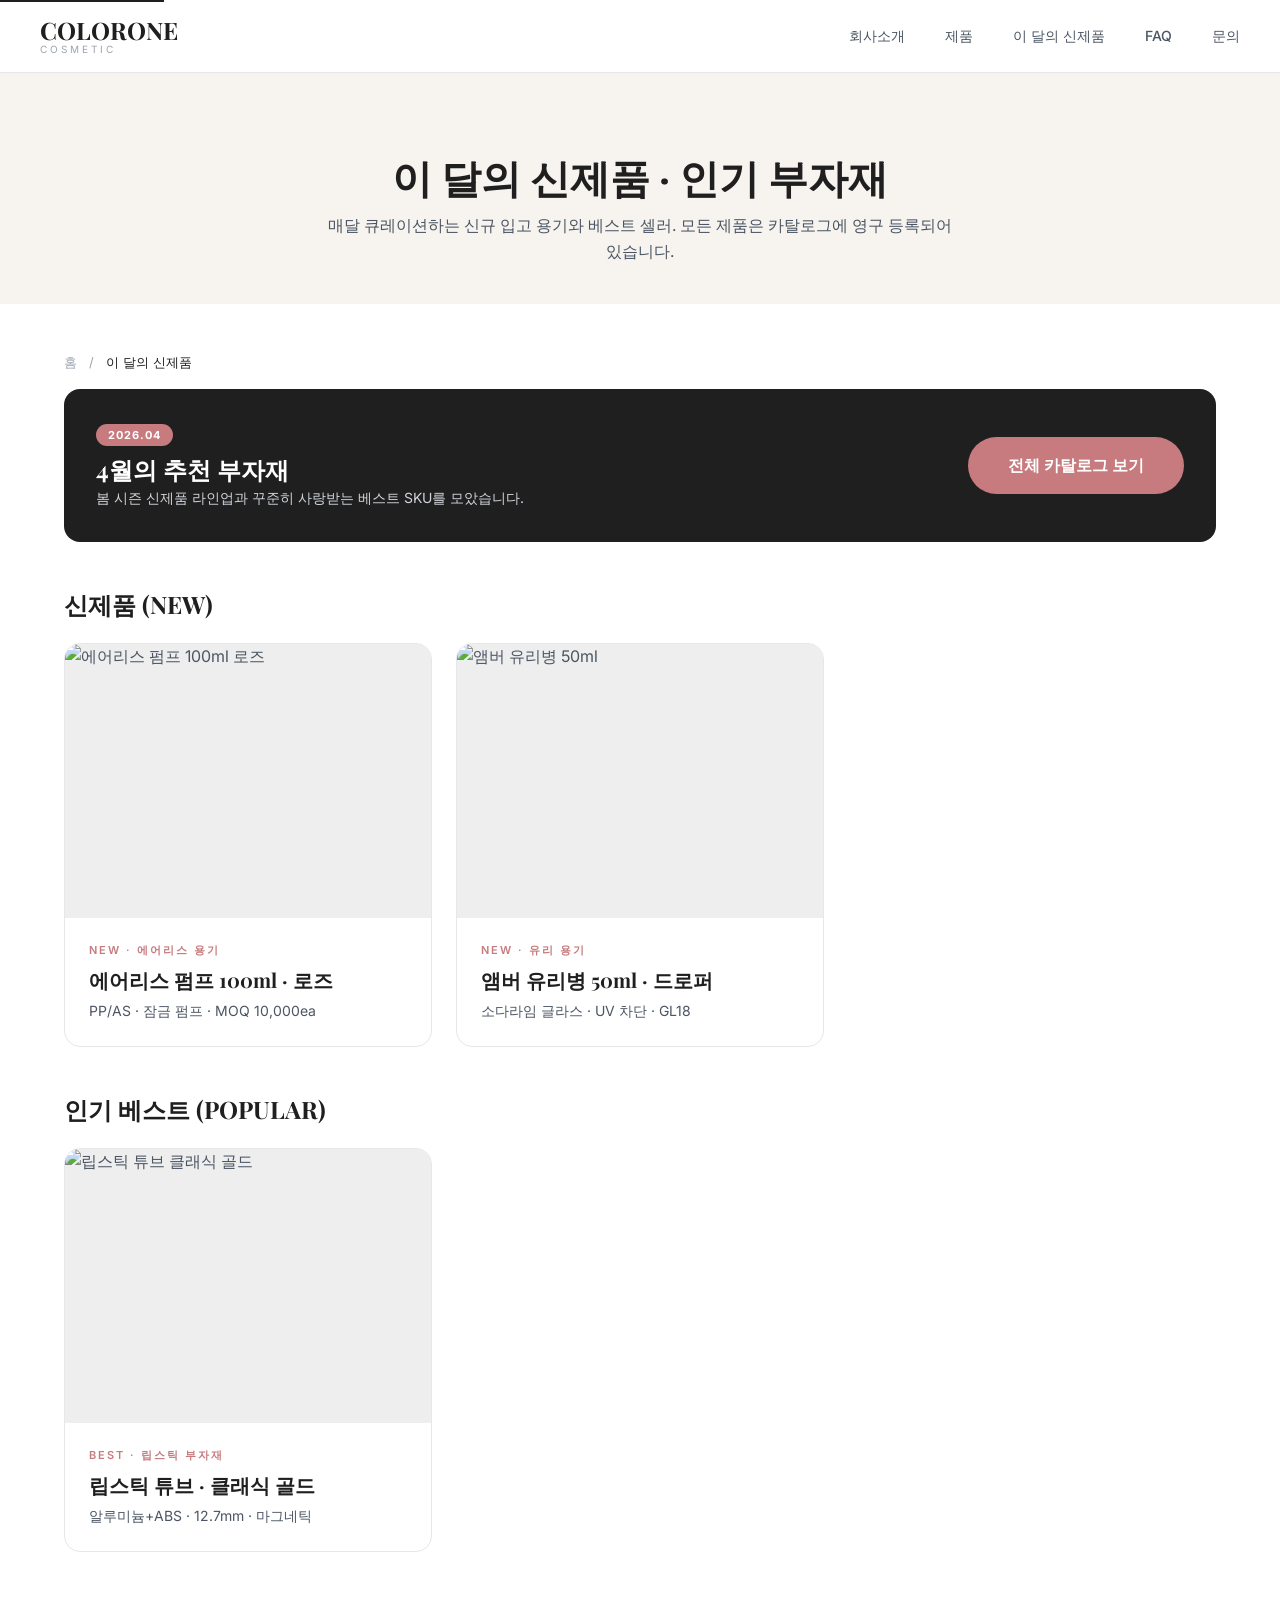
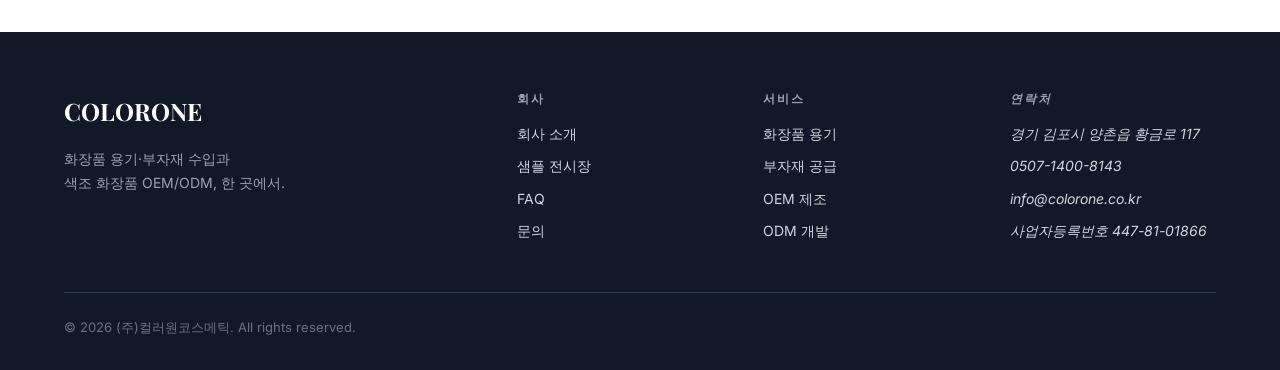
==== new/index.html @ 9e975dcd "제품 카탈로그·이 달의 신제품 구조 추가 매월 갈아엎히는 신제품 글 대신 영구 카탈로그 + 큐레이션 진열대 구조로 SEO 자산 누적: - /products/ : 카테고리 필터 + " ====
<!DOCTYPE html>
<html lang="ko">
<head>
  <meta charset="UTF-8" />
  <meta name="viewport" content="width=device-width, initial-scale=1.0" />
  <meta name="theme-color" content="#1f1f1f" />

  <title>이 달의 신제품 · 인기 부자재 | (주)컬러원코스메틱</title>
  <meta name="description" content="(주)컬러원코스메틱이 매달 큐레이션하는 신제품과 인기 화장품 부자재. 영구 카탈로그의 베스트 셀러와 신규 입고 용기를 한자리에서 확인하세요." />
  <meta name="keywords" content="신제품 화장품용기, 인기 부자재, 화장품 신상, 컬러원 신제품, 컬러원코스메틱" />
  <meta name="robots" content="index, follow, max-image-preview:large" />
  <link rel="canonical" href="https://colorone.co.kr/new/" />

  <meta property="og:type" content="website" />
  <meta property="og:title" content="이 달의 신제품 · 인기 부자재" />
  <meta property="og:description" content="매달 큐레이션하는 화장품 용기·부자재 신제품과 인기 SKU." />
  <meta property="og:url" content="https://colorone.co.kr/new/" />
  <meta property="og:locale" content="ko_KR" />

  <link rel="preconnect" href="https://fonts.googleapis.com" />
  <link rel="preconnect" href="https://fonts.gstatic.com" crossorigin />
  <link rel="stylesheet" href="https://fonts.googleapis.com/css2?family=Inter:wght@400;500;600;700&family=Playfair+Display:wght@700&display=swap" />
  <link rel="stylesheet" href="../assets/css/colorone.css" />

  <script type="application/ld+json">
  {
    "@context": "https://schema.org",
    "@type": "BreadcrumbList",
    "itemListElement": [
      { "@type": "ListItem", "position": 1, "name": "홈", "item": "https://colorone.co.kr/" },
      { "@type": "ListItem", "position": 2, "name": "이 달의 신제품", "item": "https://colorone.co.kr/new/" }
    ]
  }
  </script>

  <script type="application/ld+json">
  {
    "@context": "https://schema.org",
    "@type": "ItemList",
    "name": "2026년 4월 신제품·인기 부자재",
    "itemListOrder": "https://schema.org/ItemListOrderAscending",
    "itemListElement": [
      { "@type": "ListItem", "position": 1, "url": "https://colorone.co.kr/products/airless-100ml-rose.html" },
      { "@type": "ListItem", "position": 2, "url": "https://colorone.co.kr/products/glass-bottle-50ml-amber.html" },
      { "@type": "ListItem", "position": 3, "url": "https://colorone.co.kr/products/lipstick-tube-classic.html" }
    ]
  }
  </script>
</head>
<body>
  <a class="skip-link" href="#main">본문으로 건너뛰기</a>

  <header class="site-header" role="banner">
    <div class="container nav">
      <a class="brand" href="/" aria-label="컬러원 코스메틱 홈">
        <span class="brand-name">COLORONE</span>
        <span class="brand-sub">COSMETIC</span>
      </a>
      <nav aria-label="주요 메뉴">
        <button class="nav-toggle" type="button" aria-expanded="false" aria-controls="primary-menu" aria-label="메뉴 열기"><span></span></button>
        <ul id="primary-menu" class="nav-links">
          <li><a href="/colorone.html#about">회사소개</a></li>
          <li><a href="/products/">제품</a></li>
          <li><a href="/new/" aria-current="page">이 달의 신제품</a></li>
          <li><a href="/colorone.html#faq">FAQ</a></li>
          <li><a href="/colorone.html#contact">문의</a></li>
        </ul>
      </nav>
    </div>
  </header>

  <main id="main">
    <section class="page-hero">
      <div class="container">
        <h1>이 달의 신제품 · 인기 부자재</h1>
        <p>매달 큐레이션하는 신규 입고 용기와 베스트 셀러. 모든 제품은 카탈로그에 영구 등록되어 있습니다.</p>
      </div>
    </section>

    <div class="container" style="padding-top:32px">
      <nav class="breadcrumb" aria-label="경로">
        <a href="/">홈</a>
        <span class="breadcrumb-sep">/</span>
        <span aria-current="page">이 달의 신제품</span>
      </nav>

      <div class="month-banner">
        <div>
          <span class="badge">2026.04</span>
          <h2 style="margin-top:8px">4월의 추천 부자재</h2>
          <p>봄 시즌 신제품 라인업과 꾸준히 사랑받는 베스트 SKU를 모았습니다.</p>
        </div>
        <a class="btn btn-primary" href="/products/">전체 카탈로그 보기</a>
      </div>

      <section aria-labelledby="april-list" style="padding-bottom:80px">
        <h2 id="april-list" style="font-family:var(--font-serif);font-size:24px;margin-bottom:24px">신제품 (NEW)</h2>
        <div class="product-grid">
          <article class="product-card">
            <a href="/products/airless-100ml-rose.html">
              <div class="product-media">
                <img src="https://images.unsplash.com/photo-1556228720-195a672e8a03?auto=format&fit=crop&w=800&q=80" alt="에어리스 펌프 100ml 로즈" loading="lazy" />
              </div>
              <div class="product-body">
                <p class="product-cat">NEW · 에어리스 용기</p>
                <h3 class="product-name">에어리스 펌프 100ml · 로즈</h3>
                <p class="product-desc">PP/AS · 잠금 펌프 · MOQ 10,000ea</p>
              </div>
            </a>
          </article>

          <article class="product-card">
            <a href="/products/glass-bottle-50ml-amber.html">
              <div class="product-media">
                <img src="https://images.unsplash.com/photo-1608248543803-ba4f8c70ae0b?auto=format&fit=crop&w=800&q=80" alt="앰버 유리병 50ml" loading="lazy" />
              </div>
              <div class="product-body">
                <p class="product-cat">NEW · 유리 용기</p>
                <h3 class="product-name">앰버 유리병 50ml · 드로퍼</h3>
                <p class="product-desc">소다라임 글라스 · UV 차단 · GL18</p>
              </div>
            </a>
          </article>
        </div>

        <h2 style="font-family:var(--font-serif);font-size:24px;margin:48px 0 24px">인기 베스트 (POPULAR)</h2>
        <div class="product-grid">
          <article class="product-card">
            <a href="/products/lipstick-tube-classic.html">
              <div class="product-media">
                <img src="https://images.unsplash.com/photo-1586495777744-4413f21062fa?auto=format&fit=crop&w=800&q=80" alt="립스틱 튜브 클래식 골드" loading="lazy" />
              </div>
              <div class="product-body">
                <p class="product-cat">BEST · 립스틱 부자재</p>
                <h3 class="product-name">립스틱 튜브 · 클래식 골드</h3>
                <p class="product-desc">알루미늄+ABS · 12.7mm · 마그네틱</p>
              </div>
            </a>
          </article>
        </div>
      </section>
    </div>
  </main>

  <footer class="site-footer" role="contentinfo">
    <div class="container">
      <div class="footer-top">
        <div class="footer-brand">
          <p class="footer-logo">COLORONE</p>
          <p class="footer-tagline">화장품 용기·부자재 수입과<br />색조 화장품 OEM/ODM, 한 곳에서.</p>
        </div>
        <nav class="footer-col" aria-label="회사">
          <h2>회사</h2>
          <ul>
            <li><a href="/colorone.html#about">회사 소개</a></li>
            <li><a href="/colorone.html#showroom">샘플 전시장</a></li>
            <li><a href="/colorone.html#faq">FAQ</a></li>
            <li><a href="/colorone.html#contact">문의</a></li>
          </ul>
        </nav>
        <nav class="footer-col" aria-label="서비스">
          <h2>서비스</h2>
          <ul>
            <li><a href="/products/">화장품 용기</a></li>
            <li><a href="/products/">부자재 공급</a></li>
            <li><a href="/colorone.html#products">OEM 제조</a></li>
            <li><a href="/colorone.html#products">ODM 개발</a></li>
          </ul>
        </nav>
        <address class="footer-col" aria-label="연락처">
          <h2>연락처</h2>
          <ul>
            <li>경기 김포시 양촌읍 황금로 117</li>
            <li><a href="tel:+82-507-1400-8143">0507-1400-8143</a></li>
            <li><a href="mailto:info@colorone.co.kr">info@colorone.co.kr</a></li>
            <li>사업자등록번호 447-81-01866</li>
          </ul>
        </address>
      </div>
      <hr class="footer-divider" />
      <div class="footer-bottom">
        <p>&copy; 2026 (주)컬러원코스메틱. All rights reserved.</p>
      </div>
    </div>
  </footer>

  <script>
    (function(){var b=document.querySelector('.nav-toggle');var m=document.getElementById('primary-menu');if(!b||!m)return;b.addEventListener('click',function(){var o=m.classList.toggle('is-open');b.setAttribute('aria-expanded',o?'true':'false')});})();
  </script>
</body>
</html>
---- assets/css/colorone.css ----
/* ==========================================================================
   Colorone Cosmetic – Landing page styles
   Design source: colorone.pen
   ========================================================================== */

:root {
  --bg-white: #ffffff;
  --bg-light: #f7f4f0;
  --dark: #1f1f1f;
  --footer-dark: #111827;
  --footer-divider: #374151;
  --footer-text: #d1d5db;
  --footer-muted: #9ca3af;
  --footer-copy: #6b7280;
  --body: #4b5563;
  --muted: #9ca3af;
  --border: #e5e7eb;
  --accent: #c77b7e;
  --accent-hover: #b56a6d;
  --accent-light: #f5e6e6;

  --font-serif: "Playfair Display", "Noto Serif KR", Georgia, serif;
  --font-sans: "Inter", "Pretendard", "Noto Sans KR", system-ui, -apple-system, "Segoe UI", Roboto, sans-serif;

  --radius-sm: 8px;
  --radius-md: 16px;
  --radius-pill: 9999px;

  --shadow-sm: 0 1px 2px rgba(0, 0, 0, 0.04);
  --shadow-md: 0 12px 32px rgba(31, 31, 31, 0.08);

  --container: 1200px;
}

/* Reset */
*,
*::before,
*::after { box-sizing: border-box; }

html { scroll-behavior: smooth; -webkit-text-size-adjust: 100%; }

body {
  margin: 0;
  font-family: var(--font-sans);
  font-size: 16px;
  line-height: 1.6;
  color: var(--body);
  background: var(--bg-white);
  -webkit-font-smoothing: antialiased;
  -moz-osx-font-smoothing: grayscale;
}

img, picture, video { max-width: 100%; height: auto; display: block; }
a { color: inherit; text-decoration: none; }
button { font: inherit; cursor: pointer; border: 0; background: none; color: inherit; }

h1, h2, h3, h4 {
  font-family: var(--font-serif);
  color: var(--dark);
  line-height: 1.2;
  margin: 0;
  font-weight: 700;
}

p { margin: 0; }
ul { list-style: none; padding: 0; margin: 0; }

/* Skip link for a11y */
.skip-link {
  position: absolute; top: -40px; left: 0;
  background: var(--dark); color: #fff;
  padding: 8px 16px; z-index: 999;
}
.skip-link:focus { top: 0; }

/* Layout helpers */
.container {
  width: 100%;
  max-width: var(--container);
  margin: 0 auto;
  padding: 0 24px;
}

/* ===================== Header / Nav ===================== */
.site-header {
  position: sticky;
  top: 0;
  z-index: 50;
  background: rgba(255, 255, 255, 0.92);
  backdrop-filter: saturate(180%) blur(8px);
  border-bottom: 1px solid var(--border);
}

.nav {
  display: flex;
  align-items: center;
  justify-content: space-between;
  padding: 18px 0;
}

.brand { display: flex; flex-direction: column; gap: 2px; line-height: 1; }
.brand-name {
  font-family: var(--font-serif);
  font-size: 24px;
  font-weight: 700;
  color: var(--dark);
}
.brand-sub {
  font-size: 10px;
  letter-spacing: 3px;
  color: var(--muted);
  text-transform: uppercase;
}

.nav-links {
  display: flex;
  gap: 40px;
  font-size: 14px;
  font-weight: 500;
}
.nav-links a { color: var(--body); transition: color .2s ease; }
.nav-links a:hover, .nav-links a:focus { color: var(--accent); }

.nav-toggle {
  display: none;
  width: 40px; height: 40px;
  align-items: center; justify-content: center;
  border-radius: 8px;
}
.nav-toggle span {
  display: block;
  width: 22px; height: 2px;
  background: var(--dark);
  position: relative;
}
.nav-toggle span::before,
.nav-toggle span::after {
  content: ""; position: absolute; left: 0;
  width: 22px; height: 2px; background: var(--dark);
}
.nav-toggle span::before { top: -7px; }
.nav-toggle span::after  { top: 7px;  }

/* ===================== Hero ===================== */
.hero {
  position: relative;
  min-height: 700px;
  display: flex;
  align-items: center;
  justify-content: center;
  color: #fff;
  text-align: center;
  background: #1f1f1f url("../../images/generated-1777512834139.png") center/cover no-repeat;
  isolation: isolate;
}
.hero::before {
  content: "";
  position: absolute; inset: 0;
  background: linear-gradient(180deg, rgba(0,0,0,.55) 0%, rgba(0,0,0,.4) 60%, rgba(0,0,0,.6) 100%);
  z-index: -1;
}

.hero-inner {
  display: flex;
  flex-direction: column;
  align-items: center;
  gap: 24px;
  padding: 120px 24px;
  max-width: 800px;
}

.eyebrow {
  font-size: 12px;
  letter-spacing: 4px;
  font-weight: 600;
  text-transform: uppercase;
  opacity: 0.85;
}

.hero-title {
  font-size: clamp(36px, 6vw, 64px);
  line-height: 1.15;
  color: #fff;
}

.hero-subtitle {
  font-size: clamp(15px, 1.6vw, 18px);
  line-height: 1.6;
  opacity: 0.85;
  max-width: 600px;
}

/* ===================== Buttons ===================== */
.btn {
  display: inline-flex;
  align-items: center;
  justify-content: center;
  gap: 8px;
  padding: 16px 40px;
  border-radius: var(--radius-pill);
  font-weight: 600;
  font-size: 16px;
  transition: background-color .2s ease, transform .15s ease, box-shadow .2s ease;
  white-space: nowrap;
}
.btn-primary {
  background: var(--accent);
  color: #fff;
}
.btn-primary:hover, .btn-primary:focus {
  background: var(--accent-hover);
  transform: translateY(-1px);
  box-shadow: var(--shadow-md);
}

/* ===================== Section base ===================== */
.section {
  padding: 100px 0;
}
.section-light  { background: var(--bg-light); }
.section-white  { background: var(--bg-white); }

.section-header {
  display: flex;
  flex-direction: column;
  align-items: center;
  text-align: center;
  gap: 16px;
  margin-bottom: 60px;
}
.section-eyebrow {
  font-size: 12px;
  letter-spacing: 3px;
  font-weight: 600;
  color: var(--accent);
  text-transform: uppercase;
}
.section-title {
  font-size: clamp(28px, 4vw, 44px);
  line-height: 1.2;
}
.section-lead {
  font-size: 16px;
  line-height: 1.7;
  color: var(--body);
  max-width: 700px;
}

/* ===================== About ===================== */
.about-grid {
  display: grid;
  grid-template-columns: repeat(3, 1fr);
  gap: 32px;
}
.feature-card {
  background: var(--bg-white);
  border-radius: var(--radius-md);
  padding: 40px 32px;
  text-align: center;
  display: flex;
  flex-direction: column;
  align-items: center;
  gap: 16px;
  transition: transform .25s ease, box-shadow .25s ease;
}
.feature-card:hover {
  transform: translateY(-4px);
  box-shadow: var(--shadow-md);
}
.feature-icon {
  width: 48px; height: 48px;
  border-radius: var(--radius-pill);
  background: var(--accent-light);
  color: var(--accent);
  display: inline-flex;
  align-items: center; justify-content: center;
}
.feature-icon svg { width: 22px; height: 22px; }
.feature-title {
  font-family: var(--font-sans);
  font-size: 18px;
  font-weight: 700;
  color: var(--dark);
}
.feature-desc {
  font-size: 14px;
  line-height: 1.6;
  color: var(--body);
}

/* ===================== Products ===================== */
.product-grid {
  display: grid;
  grid-template-columns: repeat(3, 1fr);
  gap: 24px;
}
.product-card {
  background: var(--bg-white);
  border: 1px solid var(--border);
  border-radius: var(--radius-md);
  overflow: hidden;
  display: flex;
  flex-direction: column;
  transition: transform .25s ease, box-shadow .25s ease, border-color .25s ease;
}
.product-card:hover {
  transform: translateY(-4px);
  box-shadow: var(--shadow-md);
  border-color: transparent;
}
.product-media {
  position: relative;
  aspect-ratio: 4 / 3;
  background: #eee;
  overflow: hidden;
}
.product-media img {
  width: 100%; height: 100%;
  object-fit: cover;
  transition: transform .5s ease;
}
.product-card:hover .product-media img { transform: scale(1.05); }

.product-body {
  padding: 24px;
  display: flex;
  flex-direction: column;
  gap: 8px;
}
.product-cat {
  font-size: 11px;
  letter-spacing: 2px;
  font-weight: 600;
  color: var(--accent);
  text-transform: uppercase;
}
.product-name {
  font-family: var(--font-serif);
  font-size: 20px;
  font-weight: 700;
  color: var(--dark);
}
.product-desc {
  font-size: 14px;
  line-height: 1.6;
  color: var(--body);
}

/* ===================== FAQ ===================== */
.faq-list {
  max-width: 900px;
  margin: 0 auto;
}
.faq-item {
  border-bottom: 1px solid var(--border);
}
.faq-item:last-child { border-bottom: 0; }
.faq-item summary {
  list-style: none;
  cursor: pointer;
  padding: 28px 0;
  display: flex;
  align-items: center;
  justify-content: space-between;
  gap: 24px;
  font-size: 17px;
  font-weight: 600;
  color: var(--dark);
}
.faq-item summary::-webkit-details-marker { display: none; }
.faq-item summary::after {
  content: "";
  width: 12px; height: 12px;
  border-right: 2px solid var(--muted);
  border-bottom: 2px solid var(--muted);
  transform: rotate(45deg);
  transition: transform .25s ease;
  flex-shrink: 0;
}
.faq-item[open] summary::after { transform: rotate(-135deg); }
.faq-answer {
  font-size: 15px;
  line-height: 1.7;
  color: var(--body);
  padding: 0 0 28px;
  max-width: 90%;
}

/* ===================== Footer ===================== */
.site-footer {
  background: var(--footer-dark);
  color: var(--footer-text);
  padding: 60px 0 32px;
}
.footer-top {
  display: grid;
  grid-template-columns: 2fr 1fr 1fr 1fr;
  gap: 40px;
  margin-bottom: 40px;
}
.footer-brand {
  display: flex;
  flex-direction: column;
  gap: 16px;
  max-width: 360px;
}
.footer-logo {
  font-family: var(--font-serif);
  font-size: 24px;
  font-weight: 700;
  color: #fff;
}
.footer-tagline {
  font-size: 14px;
  line-height: 1.7;
  color: var(--footer-muted);
}
.footer-col h2 {
  font-family: var(--font-sans);
  font-size: 12px;
  letter-spacing: 2px;
  font-weight: 600;
  color: var(--footer-muted);
  text-transform: uppercase;
  margin-bottom: 16px;
}
.footer-col li { margin-bottom: 10px; font-size: 14px; }
.footer-col a:hover { color: #fff; }

.footer-divider {
  height: 1px;
  background: var(--footer-divider);
  border: 0;
  margin-bottom: 24px;
}
.footer-bottom {
  display: flex;
  align-items: center;
  justify-content: space-between;
  gap: 24px;
  font-size: 13px;
  color: var(--footer-copy);
}
.footer-social {
  display: flex;
  gap: 16px;
}
.footer-social a {
  display: inline-flex;
  align-items: center; justify-content: center;
  width: 36px; height: 36px;
  border-radius: 50%;
  color: var(--footer-muted);
  transition: color .2s, background-color .2s;
}
.footer-social a:hover {
  color: #fff;
  background: rgba(255,255,255,.06);
}
.footer-social svg { width: 18px; height: 18px; }

/* ===================== Responsive ===================== */
@media (max-width: 960px) {
  .section { padding: 72px 0; }
  .section-header { margin-bottom: 40px; }

  .about-grid { grid-template-columns: repeat(2, 1fr); }
  .product-grid { grid-template-columns: repeat(2, 1fr); }

  .footer-top {
    grid-template-columns: 1fr 1fr;
    row-gap: 32px;
  }
  .footer-brand { grid-column: 1 / -1; max-width: none; }
}

@media (max-width: 720px) {
  .nav { padding: 14px 0; }
  .nav-toggle { display: inline-flex; }
  .nav-links {
    display: none;
    position: absolute;
    top: 100%; left: 0; right: 0;
    flex-direction: column;
    gap: 0;
    background: #fff;
    border-bottom: 1px solid var(--border);
    padding: 8px 0;
    box-shadow: var(--shadow-md);
  }
  .nav-links.is-open { display: flex; }
  .nav-links a {
    padding: 14px 24px;
    border-bottom: 1px solid var(--border);
  }
  .nav-links a:last-child { border-bottom: 0; }

  .hero { min-height: 560px; }
  .hero-inner { padding: 96px 20px; gap: 18px; }

  .about-grid { grid-template-columns: 1fr; gap: 16px; }
  .product-grid { grid-template-columns: 1fr; gap: 16px; }
  .product-body { padding: 20px; }

  .footer-top { grid-template-columns: 1fr; gap: 28px; }
  .footer-bottom {
    flex-direction: column;
    align-items: flex-start;
    gap: 16px;
  }
}

@media (max-width: 420px) {
  .container { padding: 0 18px; }
  .section { padding: 56px 0; }
  .btn { padding: 14px 28px; font-size: 15px; }
  .faq-item summary { padding: 22px 0; font-size: 16px; }
}

/* Reduced motion */
@media (prefers-reduced-motion: reduce) {
  *, *::before, *::after {
    animation-duration: .001ms !important;
    transition-duration: .001ms !important;
    scroll-behavior: auto !important;
  }
}

/* ==========================================================================
   Catalog & Product detail pages
   ========================================================================== */

/* Page hero (small) */
.page-hero {
  padding: 80px 0 40px;
  background: var(--bg-light);
  text-align: center;
}
.page-hero h1 {
  font-size: clamp(28px, 4vw, 40px);
  margin-bottom: 12px;
}
.page-hero p { max-width: 640px; margin: 0 auto; }

/* Breadcrumb */
.breadcrumb {
  font-size: 13px;
  color: var(--muted);
  padding: 16px 0;
}
.breadcrumb a { color: var(--muted); }
.breadcrumb a:hover { color: var(--accent); }
.breadcrumb [aria-current="page"] { color: var(--dark); }
.breadcrumb-sep { margin: 0 8px; }

/* Catalog filters */
.catalog-filters {
  display: flex;
  flex-wrap: wrap;
  gap: 8px;
  margin-bottom: 32px;
}
.chip {
  display: inline-flex;
  align-items: center;
  padding: 8px 16px;
  border-radius: var(--radius-pill);
  border: 1px solid var(--border);
  background: var(--bg-white);
  font-size: 13px;
  color: var(--body);
  transition: all .2s;
}
.chip:hover, .chip[aria-current="true"] {
  background: var(--dark);
  color: #fff;
  border-color: var(--dark);
}

/* Product detail */
.product-detail {
  display: grid;
  grid-template-columns: 1fr 1fr;
  gap: 56px;
  padding: 40px 0 80px;
}
.product-gallery {
  position: sticky;
  top: 88px;
  align-self: start;
}
.product-gallery img {
  width: 100%;
  aspect-ratio: 4 / 5;
  object-fit: cover;
  border-radius: var(--radius-md);
  background: var(--bg-light);
}
.product-meta-cat {
  font-size: 12px;
  letter-spacing: 2px;
  font-weight: 600;
  color: var(--accent);
  text-transform: uppercase;
  margin-bottom: 12px;
}
.product-meta-name {
  font-family: var(--font-serif);
  font-size: 32px;
  margin-bottom: 12px;
  line-height: 1.2;
}
.product-meta-sku {
  font-size: 13px;
  color: var(--muted);
  margin-bottom: 24px;
}
.product-meta-summary {
  font-size: 16px;
  line-height: 1.7;
  margin-bottom: 32px;
}

/* Spec table */
.spec-table {
  width: 100%;
  border-collapse: collapse;
  margin-bottom: 32px;
}
.spec-table th,
.spec-table td {
  padding: 14px 0;
  text-align: left;
  border-bottom: 1px solid var(--border);
  font-size: 14px;
  vertical-align: top;
}
.spec-table th {
  width: 36%;
  color: var(--muted);
  font-weight: 500;
}
.spec-table td { color: var(--dark); }
.spec-table tr:last-child th,
.spec-table tr:last-child td { border-bottom: 0; }

/* Inquiry CTA */
.inquiry-box {
  background: var(--bg-light);
  border-radius: var(--radius-md);
  padding: 24px;
  display: flex;
  flex-wrap: wrap;
  gap: 16px;
  align-items: center;
  justify-content: space-between;
}
.inquiry-box p { font-weight: 600; color: var(--dark); }

/* Related products */
.related {
  padding: 60px 0 100px;
  background: var(--bg-light);
}
.related h2 {
  font-size: 24px;
  margin-bottom: 24px;
}

/* Monthly highlight banner */
.month-banner {
  background: var(--dark);
  color: #fff;
  padding: 32px;
  border-radius: var(--radius-md);
  display: flex;
  align-items: center;
  justify-content: space-between;
  gap: 24px;
  margin-bottom: 48px;
}
.month-banner h2 {
  color: #fff;
  font-family: var(--font-serif);
  font-size: 24px;
  margin-bottom: 4px;
}
.month-banner p { color: #d1d5db; font-size: 14px; }
.month-banner .badge {
  background: var(--accent);
  color: #fff;
  padding: 4px 12px;
  border-radius: var(--radius-pill);
  font-size: 11px;
  font-weight: 700;
  letter-spacing: 1px;
}

@media (max-width: 720px) {
  .product-detail { grid-template-columns: 1fr; gap: 32px; padding: 24px 0 60px; }
  .product-gallery { position: static; }
  .product-meta-name { font-size: 26px; }
  .month-banner { flex-direction: column; align-items: flex-start; padding: 24px; }
}
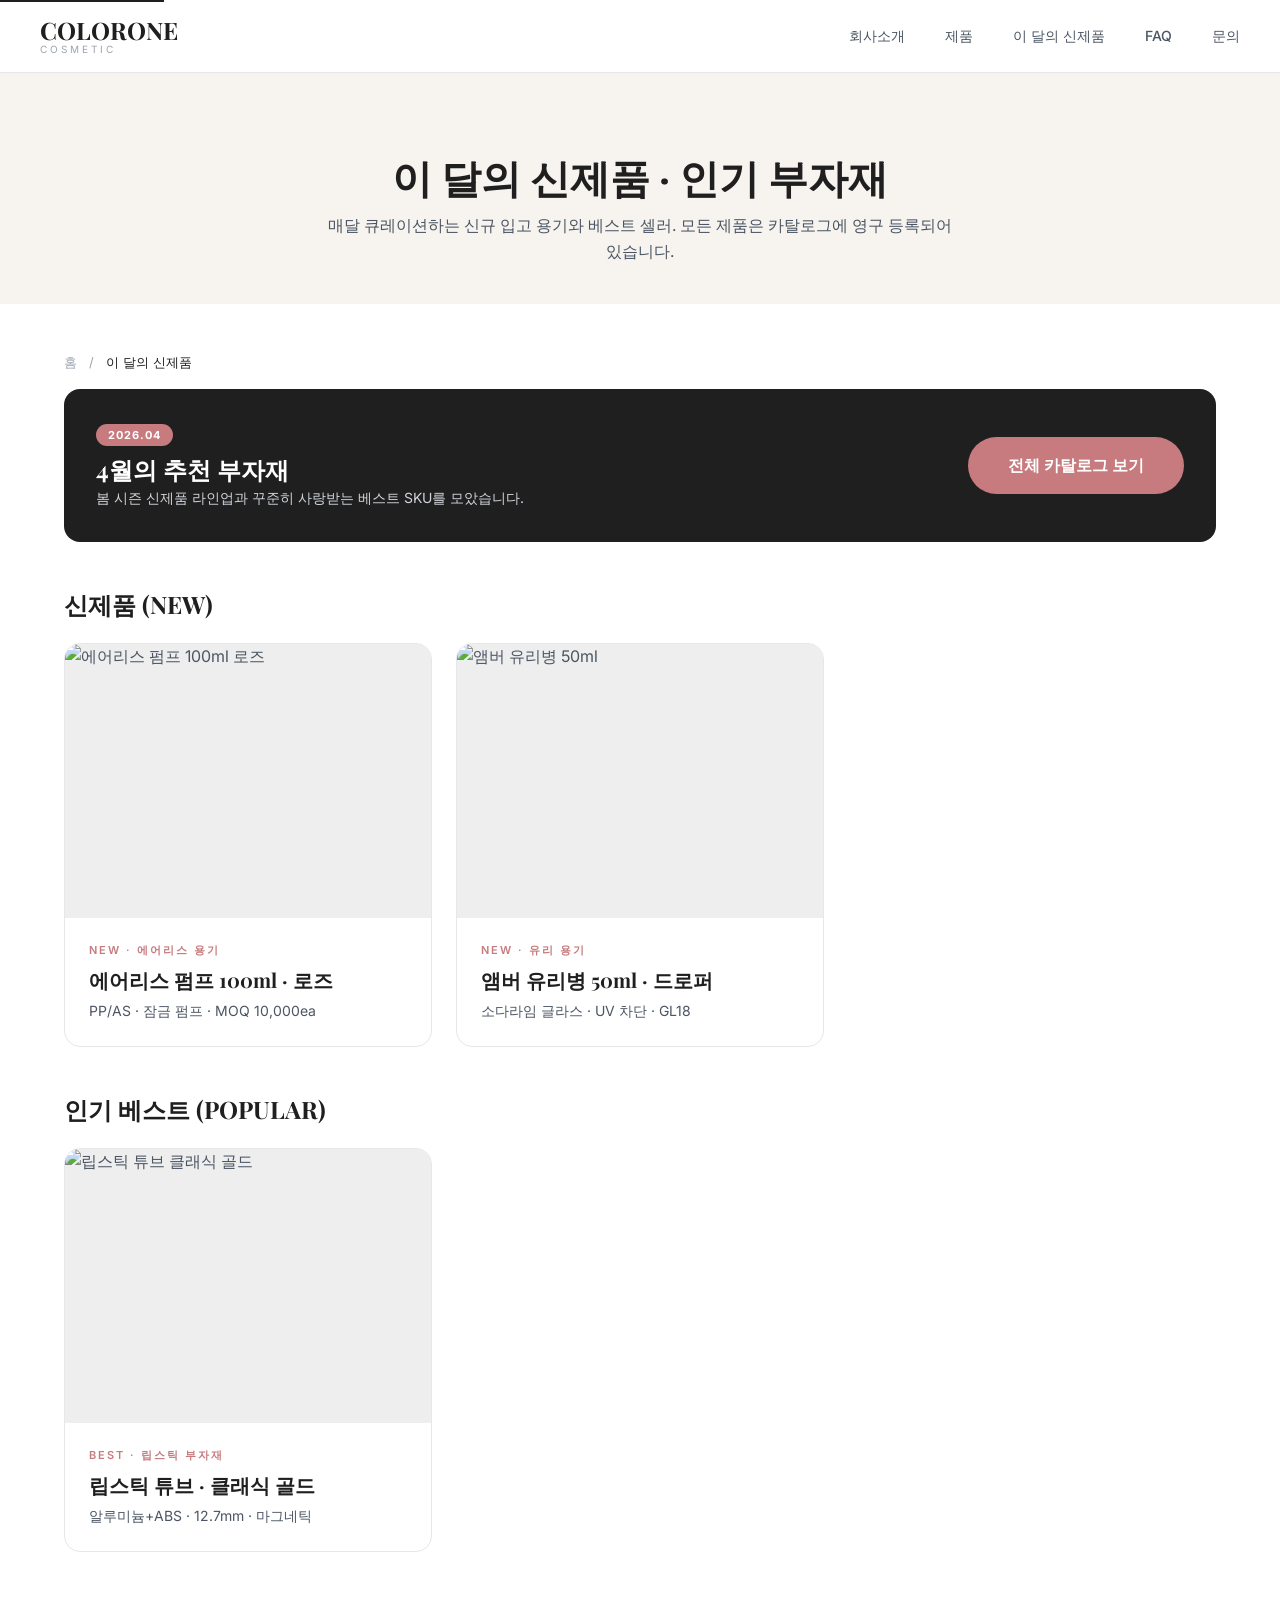
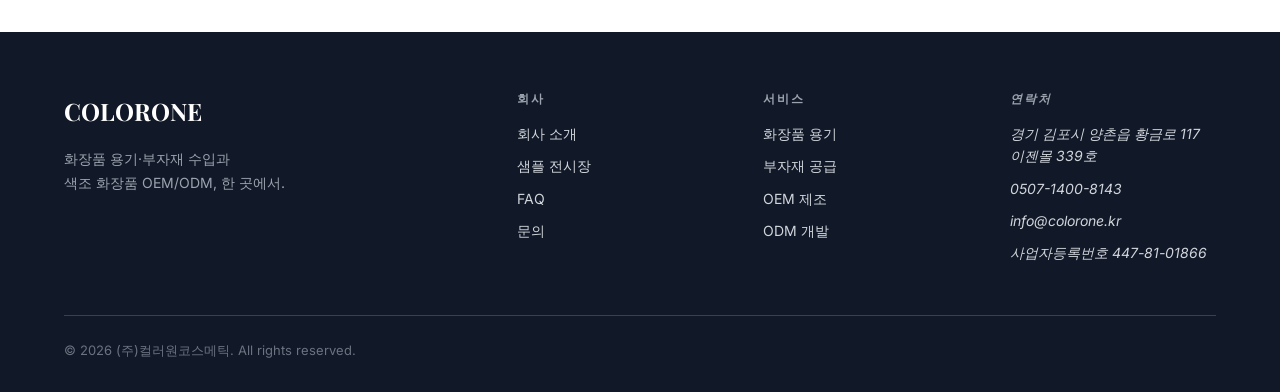
==== commit 459093dd: "도메인을 www.colorone.kr 로 통일, 주소에 이젠몰 339호 추가 - canonical / og:url / twitter:image / Organization·Local" ====
--- a/new/index.html
+++ b/new/index.html
@@ -9,12 +9,12 @@
   <meta name="description" content="(주)컬러원코스메틱이 매달 큐레이션하는 신제품과 인기 화장품 부자재. 영구 카탈로그의 베스트 셀러와 신규 입고 용기를 한자리에서 확인하세요." />
   <meta name="keywords" content="신제품 화장품용기, 인기 부자재, 화장품 신상, 컬러원 신제품, 컬러원코스메틱" />
   <meta name="robots" content="index, follow, max-image-preview:large" />
-  <link rel="canonical" href="https://colorone.co.kr/new/" />
+  <link rel="canonical" href="https://www.colorone.kr/new/" />
 
   <meta property="og:type" content="website" />
   <meta property="og:title" content="이 달의 신제품 · 인기 부자재" />
   <meta property="og:description" content="매달 큐레이션하는 화장품 용기·부자재 신제품과 인기 SKU." />
-  <meta property="og:url" content="https://colorone.co.kr/new/" />
+  <meta property="og:url" content="https://www.colorone.kr/new/" />
   <meta property="og:locale" content="ko_KR" />
 
   <link rel="preconnect" href="https://fonts.googleapis.com" />
@@ -27,8 +27,8 @@
     "@context": "https://schema.org",
     "@type": "BreadcrumbList",
     "itemListElement": [
-      { "@type": "ListItem", "position": 1, "name": "홈", "item": "https://colorone.co.kr/" },
-      { "@type": "ListItem", "position": 2, "name": "이 달의 신제품", "item": "https://colorone.co.kr/new/" }
+      { "@type": "ListItem", "position": 1, "name": "홈", "item": "https://www.colorone.kr/" },
+      { "@type": "ListItem", "position": 2, "name": "이 달의 신제품", "item": "https://www.colorone.kr/new/" }
     ]
   }
   </script>
@@ -40,9 +40,9 @@
     "name": "2026년 4월 신제품·인기 부자재",
     "itemListOrder": "https://schema.org/ItemListOrderAscending",
     "itemListElement": [
-      { "@type": "ListItem", "position": 1, "url": "https://colorone.co.kr/products/airless-100ml-rose.html" },
-      { "@type": "ListItem", "position": 2, "url": "https://colorone.co.kr/products/glass-bottle-50ml-amber.html" },
-      { "@type": "ListItem", "position": 3, "url": "https://colorone.co.kr/products/lipstick-tube-classic.html" }
+      { "@type": "ListItem", "position": 1, "url": "https://www.colorone.kr/products/airless-100ml-rose.html" },
+      { "@type": "ListItem", "position": 2, "url": "https://www.colorone.kr/products/glass-bottle-50ml-amber.html" },
+      { "@type": "ListItem", "position": 3, "url": "https://www.colorone.kr/products/lipstick-tube-classic.html" }
     ]
   }
   </script>
@@ -59,11 +59,11 @@
       <nav aria-label="주요 메뉴">
         <button class="nav-toggle" type="button" aria-expanded="false" aria-controls="primary-menu" aria-label="메뉴 열기"><span></span></button>
         <ul id="primary-menu" class="nav-links">
-          <li><a href="/colorone.html#about">회사소개</a></li>
+          <li><a href="/#about">회사소개</a></li>
           <li><a href="/products/">제품</a></li>
           <li><a href="/new/" aria-current="page">이 달의 신제품</a></li>
-          <li><a href="/colorone.html#faq">FAQ</a></li>
-          <li><a href="/colorone.html#contact">문의</a></li>
+          <li><a href="/#faq">FAQ</a></li>
+          <li><a href="/#contact">문의</a></li>
         </ul>
       </nav>
     </div>
@@ -152,10 +152,10 @@
         <nav class="footer-col" aria-label="회사">
           <h2>회사</h2>
           <ul>
-            <li><a href="/colorone.html#about">회사 소개</a></li>
-            <li><a href="/colorone.html#showroom">샘플 전시장</a></li>
-            <li><a href="/colorone.html#faq">FAQ</a></li>
-            <li><a href="/colorone.html#contact">문의</a></li>
+            <li><a href="/#about">회사 소개</a></li>
+            <li><a href="/#showroom">샘플 전시장</a></li>
+            <li><a href="/#faq">FAQ</a></li>
+            <li><a href="/#contact">문의</a></li>
           </ul>
         </nav>
         <nav class="footer-col" aria-label="서비스">
@@ -163,16 +163,16 @@
           <ul>
             <li><a href="/products/">화장품 용기</a></li>
             <li><a href="/products/">부자재 공급</a></li>
-            <li><a href="/colorone.html#products">OEM 제조</a></li>
-            <li><a href="/colorone.html#products">ODM 개발</a></li>
+            <li><a href="/#products">OEM 제조</a></li>
+            <li><a href="/#products">ODM 개발</a></li>
           </ul>
         </nav>
         <address class="footer-col" aria-label="연락처">
           <h2>연락처</h2>
           <ul>
-            <li>경기 김포시 양촌읍 황금로 117</li>
+            <li>경기 김포시 양촌읍 황금로 117 이젠몰 339호</li>
             <li><a href="tel:+82-507-1400-8143">0507-1400-8143</a></li>
-            <li><a href="mailto:info@colorone.co.kr">info@colorone.co.kr</a></li>
+            <li><a href="mailto:info@colorone.kr">info@colorone.kr</a></li>
             <li>사업자등록번호 447-81-01866</li>
           </ul>
         </address>
--- a/assets/css/colorone.css
+++ b/assets/css/colorone.css
@@ -485,15 +485,22 @@
     gap: 0;
     background: #fff;
     border-bottom: 1px solid var(--border);
-    padding: 8px 0;
+    padding: 4px 0;
     box-shadow: var(--shadow-md);
   }
   .nav-links.is-open { display: flex; }
+  .nav-links li { width: 100%; }
   .nav-links a {
-    padding: 14px 24px;
+    display: block;
+    width: 100%;
+    padding: 20px 24px;
+    font-size: 16px;
+    line-height: 1.4;
+    min-height: 56px;
     border-bottom: 1px solid var(--border);
   }
-  .nav-links a:last-child { border-bottom: 0; }
+  .nav-links li:last-child a { border-bottom: 0; }
+  .nav-links a:active { background: var(--bg-light); }
 
   .hero { min-height: 560px; }
   .hero-inner { padding: 96px 20px; gap: 18px; }
@@ -702,3 +709,101 @@
   .product-meta-name { font-size: 26px; }
   .month-banner { flex-direction: column; align-items: flex-start; padding: 24px; }
 }
+
+/* ==========================================================================
+   Contact section (channel cards)
+   ========================================================================== */
+.contact-channels {
+  display: grid;
+  grid-template-columns: repeat(3, 1fr);
+  gap: 20px;
+  margin-bottom: 32px;
+}
+.channel-card {
+  display: flex;
+  flex-direction: column;
+  align-items: center;
+  text-align: center;
+  gap: 6px;
+  padding: 36px 24px;
+  background: var(--bg-white);
+  border: 1px solid var(--border);
+  border-radius: var(--radius-md);
+  color: var(--dark);
+  transition: transform .25s ease, box-shadow .25s ease, border-color .25s ease;
+}
+.channel-card:hover,
+.channel-card:focus-visible {
+  transform: translateY(-4px);
+  box-shadow: var(--shadow-md);
+  border-color: transparent;
+  outline: none;
+}
+.channel-icon {
+  width: 56px; height: 56px;
+  border-radius: var(--radius-pill);
+  display: inline-flex;
+  align-items: center;
+  justify-content: center;
+  margin-bottom: 8px;
+}
+.channel-icon svg { width: 26px; height: 26px; }
+.channel-icon--kakao { background: #FEE500; color: #3C1E1E; }
+.channel-icon--phone { background: var(--accent-light); color: var(--accent); }
+.channel-icon--mail  { background: #E0F2FE; color: #0284C7; }
+.channel-label {
+  font-size: 11px;
+  letter-spacing: 2px;
+  font-weight: 600;
+  color: var(--accent);
+  text-transform: uppercase;
+}
+.channel-value {
+  font-family: var(--font-serif);
+  font-size: 22px;
+  font-weight: 700;
+  line-height: 1.3;
+  margin-top: 2px;
+}
+.channel-meta {
+  font-size: 13px;
+  color: var(--muted);
+  margin-top: 2px;
+}
+
+.contact-info-bar {
+  display: flex;
+  flex-wrap: wrap;
+  justify-content: center;
+  gap: 32px;
+  padding: 24px;
+  background: var(--bg-light);
+  border-radius: var(--radius-md);
+  font-size: 14px;
+  color: var(--body);
+  text-align: center;
+}
+.contact-info-bar .contact-info-label {
+  font-size: 11px;
+  letter-spacing: 2px;
+  font-weight: 600;
+  color: var(--accent);
+  text-transform: uppercase;
+  margin-right: 6px;
+}
+.contact-info-bar em {
+  font-style: normal;
+  color: var(--muted);
+}
+
+@media (max-width: 720px) {
+  .contact-channels { grid-template-columns: 1fr; gap: 12px; }
+  .channel-card { padding: 28px 20px; }
+  .channel-value { font-size: 20px; }
+  .contact-info-bar {
+    flex-direction: column;
+    gap: 12px;
+    text-align: left;
+    padding: 20px;
+  }
+}
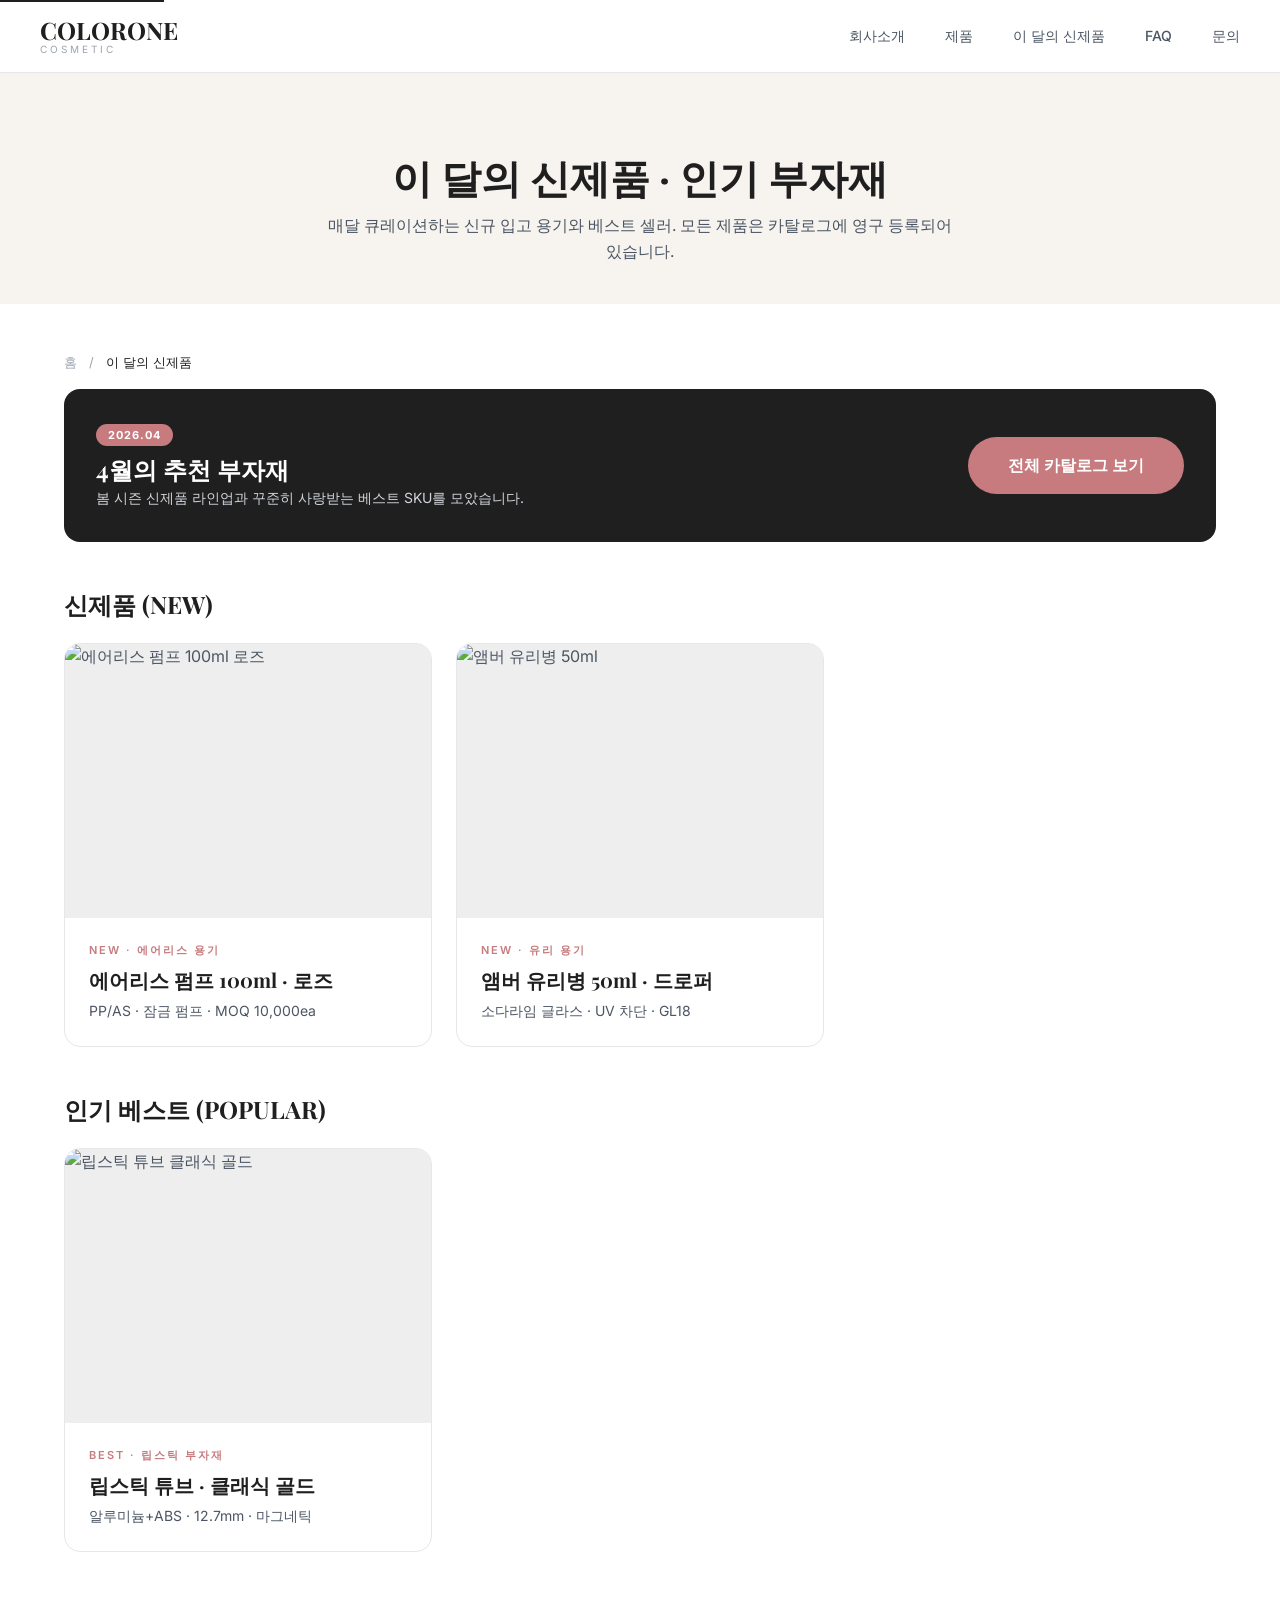
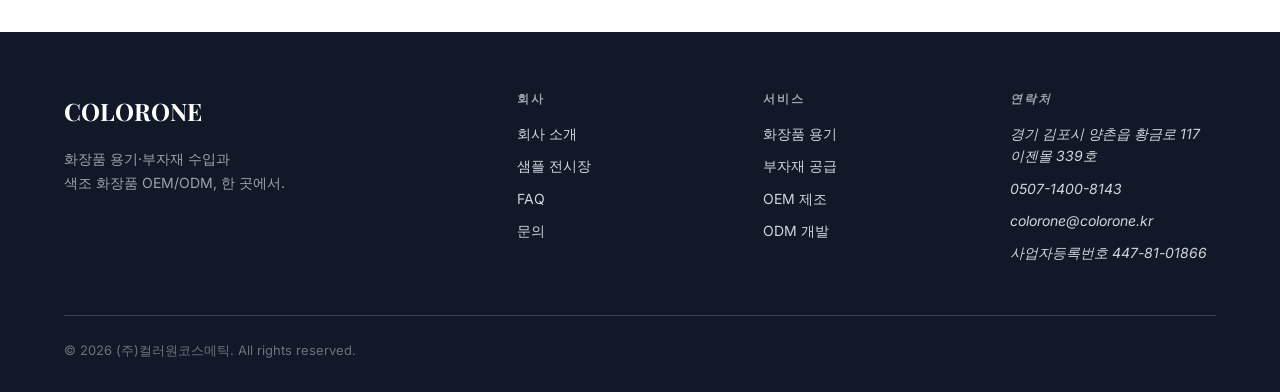
==== commit 6452b4f4: "이메일 주소를 colorone@colorone.kr 로 변경 - mailto 링크, JSON-LD email 필드, 표시 텍스트 13곳 일괄 갱신  Co-Authored-By: C" ====
--- a/new/index.html
+++ b/new/index.html
@@ -172,7 +172,7 @@
           <ul>
             <li>경기 김포시 양촌읍 황금로 117 이젠몰 339호</li>
             <li><a href="tel:+82-507-1400-8143">0507-1400-8143</a></li>
-            <li><a href="mailto:info@colorone.kr">info@colorone.kr</a></li>
+            <li><a href="mailto:colorone@colorone.kr">colorone@colorone.kr</a></li>
             <li>사업자등록번호 447-81-01866</li>
           </ul>
         </address>
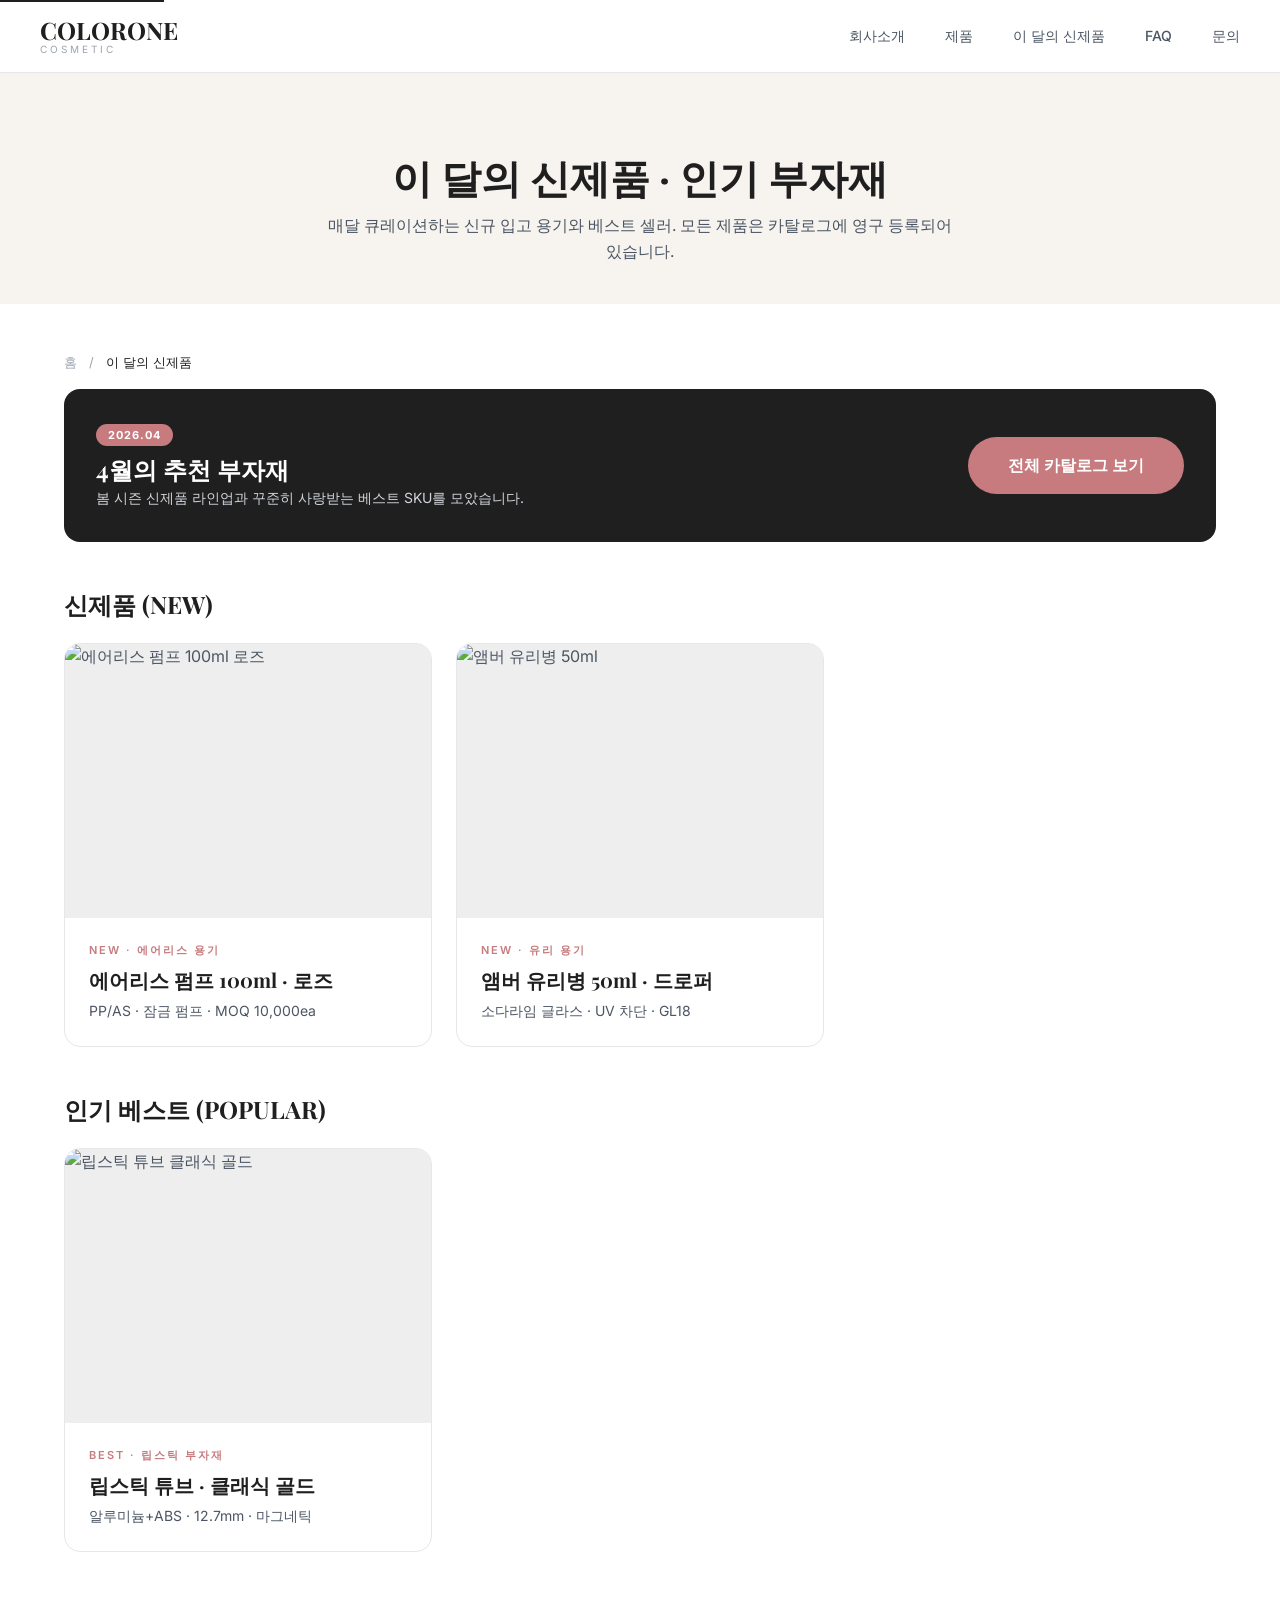
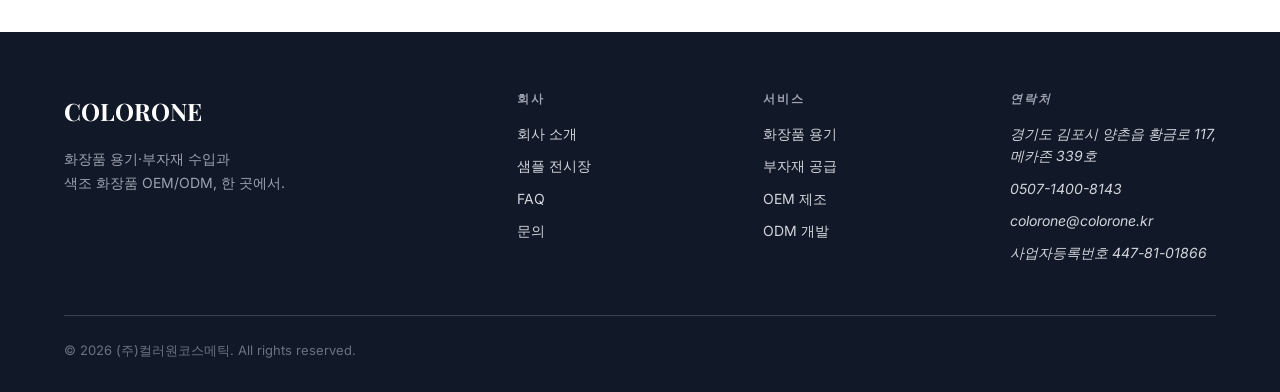
==== commit 8f5620a9: "메인 콘텐츠 업데이트: 회사소개 문구, 주소, FAQ, 채팅 상담 시간 수정 - 회사소개 타이틀·설명 문구 변경, OEM/ODM 카드 삭제, about-grid 2열로 조정 - 주" ====
--- a/new/index.html
+++ b/new/index.html
@@ -170,7 +170,7 @@
         <address class="footer-col" aria-label="연락처">
           <h2>연락처</h2>
           <ul>
-            <li>경기 김포시 양촌읍 황금로 117 이젠몰 339호</li>
+            <li>경기도 김포시 양촌읍 황금로 117, 메카존 339호</li>
             <li><a href="tel:+82-507-1400-8143">0507-1400-8143</a></li>
             <li><a href="mailto:colorone@colorone.kr">colorone@colorone.kr</a></li>
             <li>사업자등록번호 447-81-01866</li>
--- a/assets/css/colorone.css
+++ b/assets/css/colorone.css
@@ -249,7 +249,7 @@
 /* ===================== About ===================== */
 .about-grid {
   display: grid;
-  grid-template-columns: repeat(3, 1fr);
+  grid-template-columns: repeat(2, 1fr);
   gap: 32px;
 }
 .feature-card {
